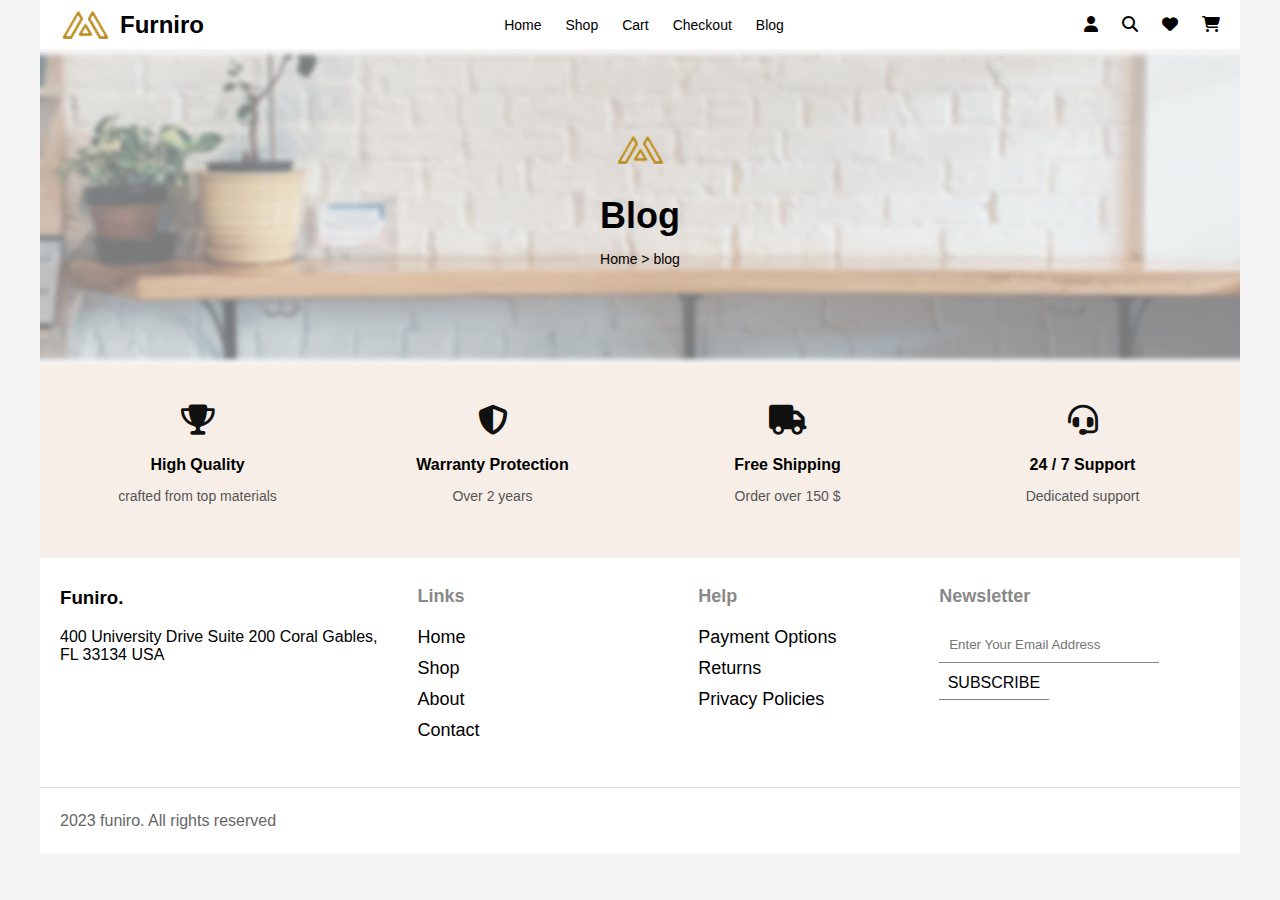
==== blog.html @ 798a4e1c "contact cart blog checkout page update" ====
<!DOCTYPE html>
<html lang="en">
  <head>
    <meta charset="UTF-8" />
    <meta name="viewport" content="width=device-width, initial-scale=1.0" />
    <link
      rel="stylesheet"
      href="https://cdnjs.cloudflare.com/ajax/libs/font-awesome/6.4.0/css/all.min.css"
    />
    <link rel="stylesheet" href="/style/shop.css" />
    <title>Contact</title>
   
  <body>
    <header>
      <nav class="main-nav">
        <div class="nav-logo">
          <img src="/images/Meubel House_Logos-05.png" alt="logo" />
          <span>Furniro</span>
        </div>
        <div class="nav-items">
          <ul>
            <li class="item"><a href="index.html">Home</a></li>
            <li class="item"><a href="shop.html">Shop</a></li>
            <li class="item"><a href="cart.html">Cart</a></li>
            <li class="item"><a href="checkout.html">Checkout</a></li>
            <li class="item"><a href="blog.html">Blog</a></li>
          </ul>
        </div>
        <div class="nav-icons">
          <a href="#"><i class="fa-solid fa-user"></i></a>
          <a href="#"><i class="fa-solid fa-magnifying-glass"></i></a>
          <a href="#"><i class="fa-solid fa-heart"></i></a>
          <a href="#"><i class="fa-solid fa-cart-shopping"></i></a>
        </div>
      </nav>
    </header>

    <section class="banner">
      <div class="overlay">
        <img src="/images/Meubel House_Logos-05.png" alt="logo" />
          <h1>Blog</h1>
          <p>Home > blog</p>
      </div>
  </section>

     <!-- Top Feature Section -->
     <section class="footer-top">
      <div class="feature">
        <i class="fas fa-trophy"></i>
        <h4>High Quality</h4>
        <p>crafted from top materials</p>
      </div>
      <div class="feature">
        <i class="fas fa-shield-alt"></i>
        <h4>Warranty Protection</h4>
        <p>Over 2 years</p>
      </div>
      <div class="feature">
        <i class="fas fa-truck"></i>
        <h4>Free Shipping</h4>
        <p>Order over 150 $</p>
      </div>
      <div class="feature">
        <i class="fas fa-headset"></i>
        <h4>24 / 7 Support</h4>
        <p>Dedicated support</p>
      </div>
    </section>

           <!-- footer section             -->

           <footer class="footer-main">
            <div class="footer-left">
              <h3>Funiro.</h3>
              <p>
                400 University Drive Suite 200 Coral Gables,<br />
                FL 33134 USA
              </p>
            </div>
            <div class="footer-column">
              <ul>
                <h3>Links</h3>
                <li>Home </li>
                <li>Shop</li>
                <li>About</li>
                <li>Contact</li>
              </ul>
            </div>
            <div class="footer-column">
              <ul>
                <h3>Help</h3>
                <li>Payment Options</li>
                <li>Returns</li>
                <li>Privacy Policies</li>
              </ul>
            </div>
      
            <div class="footer-column">
              <h3>Newsletter</h3>
              <input type="email" placeholder="Enter Your Email Address" />
              <span class="subscribe">SUBSCRIBE</span>
            </div>
          </footer>
          <!-- Bottom Copyright -->
          <div class="footer-bottom">2023 funiro. All rights reserved</div>
  </body>
</html>
---- style/shop.css ----
@import "/style/index.css";

.banner {
  background: url("/images/Rectangle\ 1.png") no-repeat center;
  background-size: cover;
  height: 316px;
  display: flex;
  align-items: center;
  justify-content: center;
  position: relative;
  text-align: center;
}

.banner .overlay {
  /* background: rgba(0, 0, 0, 0.5); */
  /* color: white; */
  padding: 20px;
  border-radius: 5px;
}

.banner h1 {
  font-size: 36px;
  margin-bottom: 10px;
}

.banner p {
  font-size: 14px;
}

/* Shop Controls */
.shop-controls {
  background: #fff;
  padding: 15px 5%;
  display: flex;
  justify-content: space-between;
  align-items: center;
}

.shop-controls .filter-btn {
  padding: 8px 15px;
  border: none;
  background: #333;
  color: white;
  cursor: pointer;
}

.shop-controls .controls {
  display: flex;
  align-items: center;
}

.shop-controls input,
.shop-controls select {
  margin-left: 10px;
  padding: 5px;
  border: 1px solid #ccc;
}
.content-next-btn {
  display: flex;
  justify-content: center;
  gap: 10px;
}
.content-next-btn span {
  background-color: #f7efe7;
  padding: 12px 16px;
  border-radius: 8px;
  transition: 0.03s;
}
.content-next-btn span:hover {
  background-color: #b88e2f;
}
.footer-top {
  background-color: #f7efe7;
  padding: 40px 20px;
  display: flex;
  flex-wrap: wrap;
  justify-content: space-around;
  gap: 20px;
  text-align: center;
}

.feature {
  flex: 1 1 200px;
  min-width: 150px;
  transition: 0.3s;
}

.feature i {
  font-size: 30px;
  margin-bottom: 10px;
  display: block;
  color: #111;
}

.feature h4 {
  font-weight: bold;
  margin-bottom: 5px;
}

.feature p {
  font-size: 14px;
  color: #555;
}

/* Responsive */
@media (max-width: 768px) {
  .shop-controls {
    flex-direction: column;
    text-align: center;
  }

  .shop-controls .controls {
    margin-top: 10px;
  }
}
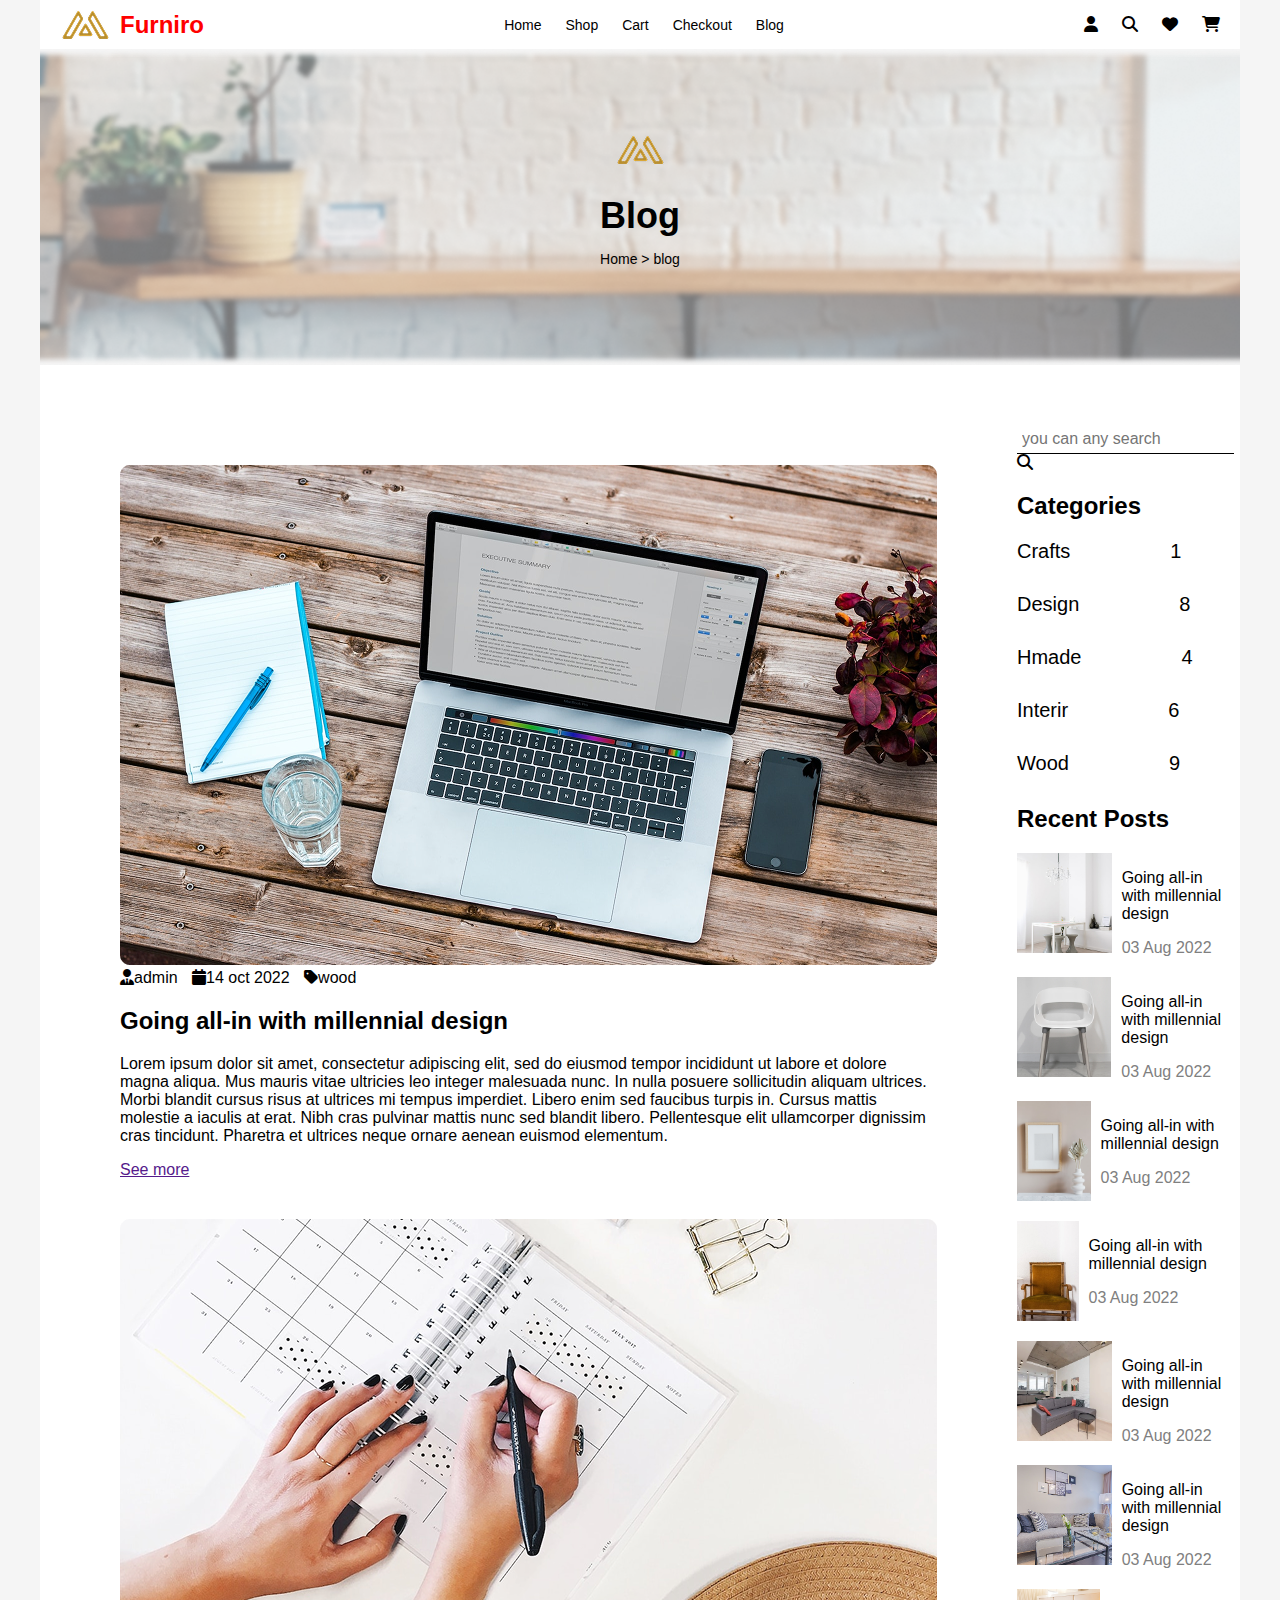
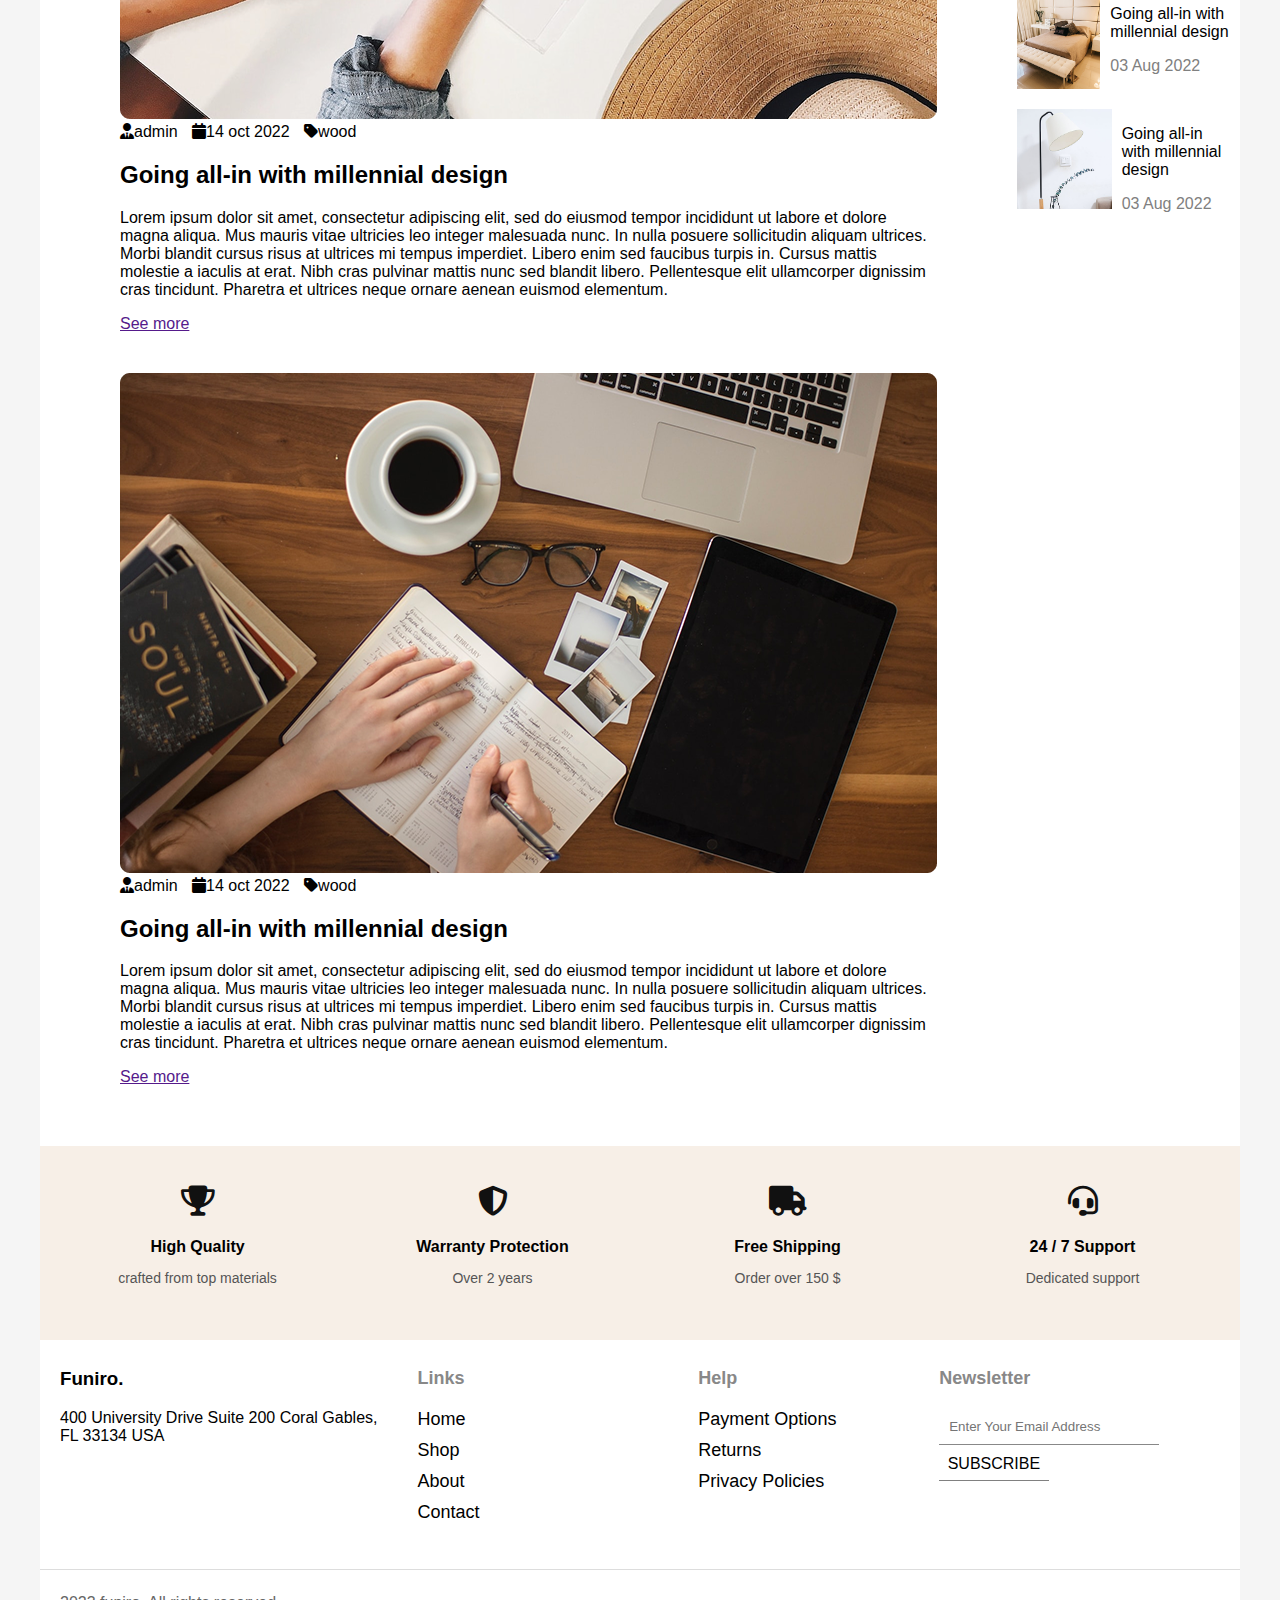
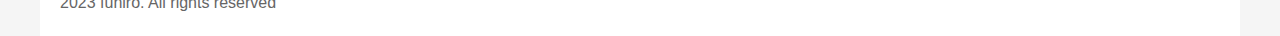
==== commit 56b0eb52: "complete full work" ====
--- a/blog.html
+++ b/blog.html
@@ -7,7 +7,7 @@
       rel="stylesheet"
       href="https://cdnjs.cloudflare.com/ajax/libs/font-awesome/6.4.0/css/all.min.css"
     />
-    <link rel="stylesheet" href="/style/shop.css" />
+    <link rel="stylesheet" href="/style/blog.css" />
     <title>Contact</title>
    
   <body>
@@ -43,6 +43,166 @@
       </div>
   </section>
 
+  <!-- blog section  -->
+   <section class="blog-section">
+    <div class="left-blog">
+  <div class="blog-img">
+  <img src="/images/Rectangle 68.png" alt="">
+  <div class="blog-icon">
+    <i class="fa-solid fa-user-tie"></i><span class="label-text">admin</span>
+    <i class="fa-solid fa-calendar"></i><span class="label-text">14 oct 2022</span>
+    <i class="fa-solid fa-tag"></i><span class="label-text">wood</span>
+  </div>
+  <div class="blog-article">
+    <h2>Going all-in with millennial design</h2>
+    <p>Lorem ipsum dolor sit amet, consectetur adipiscing elit, sed do eiusmod tempor incididunt ut labore et dolore magna aliqua. Mus mauris vitae ultricies leo integer malesuada nunc. In nulla posuere sollicitudin aliquam ultrices. Morbi blandit cursus risus at ultrices mi tempus imperdiet. Libero enim sed faucibus turpis in. Cursus mattis molestie a iaculis at erat. Nibh cras pulvinar mattis nunc sed blandit libero. Pellentesque elit ullamcorper dignissim cras tincidunt. Pharetra et ultrices neque ornare aenean euismod elementum.</p>
+  </div>
+  <span><a href="">See more</a></span>
+</div>
+
+<div class="blog-img">
+  <img src="/images/Rectangle 69 .png" alt="">
+  <div class="blog-icon">
+    <i class="fa-solid fa-user-tie"></i><span class="label-text">admin</span>
+    <i class="fa-solid fa-calendar"></i><span class="label-text">14 oct 2022</span>
+    <i class="fa-solid fa-tag"></i><span class="label-text">wood</span>
+  </div>
+  <div class="blog-article">
+    <h2>Going all-in with millennial design</h2>
+    <p>Lorem ipsum dolor sit amet, consectetur adipiscing elit, sed do eiusmod tempor incididunt ut labore et dolore magna aliqua. Mus mauris vitae ultricies leo integer malesuada nunc. In nulla posuere sollicitudin aliquam ultrices. Morbi blandit cursus risus at ultrices mi tempus imperdiet. Libero enim sed faucibus turpis in. Cursus mattis molestie a iaculis at erat. Nibh cras pulvinar mattis nunc sed blandit libero. Pellentesque elit ullamcorper dignissim cras tincidunt. Pharetra et ultrices neque ornare aenean euismod elementum.</p>
+  </div>
+  <span><a href="">See more</a></span>
+</div>
+
+<div class="blog-img">
+  <img src="/images/Rectangle 70.png" alt="">
+  <div class="blog-icon">
+    <i class="fa-solid fa-user-tie"></i><span class="label-text">admin</span>
+    <i class="fa-solid fa-calendar"></i><span class="label-text">14 oct 2022</span>
+    <i class="fa-solid fa-tag"></i><span class="label-text">wood</span>
+  </div>
+  <div class="blog-article">
+    <h2>Going all-in with millennial design</h2>
+    <p>Lorem ipsum dolor sit amet, consectetur adipiscing elit, sed do eiusmod tempor incididunt ut labore et dolore magna aliqua. Mus mauris vitae ultricies leo integer malesuada nunc. In nulla posuere sollicitudin aliquam ultrices. Morbi blandit cursus risus at ultrices mi tempus imperdiet. Libero enim sed faucibus turpis in. Cursus mattis molestie a iaculis at erat. Nibh cras pulvinar mattis nunc sed blandit libero. Pellentesque elit ullamcorper dignissim cras tincidunt. Pharetra et ultrices neque ornare aenean euismod elementum.</p>
+  </div>
+  <span><a href="">See more</a></span>
+</div>
+
+</div>
+
+
+    <div class="right-blog">
+      <div class="search">
+        <input type="text" placeholder="you can any search">
+        <i class="fa-solid fa-magnifying-glass"></i>
+      </div>
+      <div class="catagories">
+        <h2>Categories</h2>
+        <div class="catagories-list">
+          <span>Crafts</span>
+          <span>1</span>
+        </div>
+        <div class="catagories-list">
+          <span>Design</span>
+          <span>8</span>
+        </div>
+        <div class="catagories-list">
+          <span>Hmade</span>
+          <span>4</span>
+        </div>
+        <div class="catagories-list">
+          <span>Interir</span>
+          <span>6</span>
+        </div>
+        <div class="catagories-list">
+          <span>Wood</span>
+          <span>9</span>
+        </div>
+      </div>
+      <div class="blog-card">
+        <h2>Recent Posts</h2>
+
+        <div class="post">
+          <img src="/images/image 1.png" alt="">
+         <div>
+          <p>
+            Going all-in with millennial design
+          </p>
+          <span>03 Aug 2022</span>
+         </div>
+        </div>
+        <div class="post">
+          <img src="/images/image 2.png" alt="">
+         <div>
+          <p>
+            Going all-in with millennial design
+          </p>
+          <span>03 Aug 2022</span>
+         </div>
+        </div>
+        <div class="post">
+          <img src="/images/Rectangle 41.png" alt="">
+         <div>
+          <p>
+            Going all-in with millennial design
+          </p>
+          <span>03 Aug 2022</span>
+         </div>
+        </div>
+        <div class="post">
+          <img src="/images/Rectangle 37.png" alt="">
+         <div>
+          <p>
+            Going all-in with millennial design
+          </p>
+          <span>03 Aug 2022</span>
+         </div>
+        </div>
+        <div class="post">
+          <img src="/images/image 6.png" alt="">
+         <div>
+          <p>
+            Going all-in with millennial design
+          </p>
+          <span>03 Aug 2022</span>
+         </div>
+        </div>
+        <div class="post">
+          <img src="/images/image 7.png" alt="">
+         <div>
+          <p>
+            Going all-in with millennial design
+          </p>
+          <span>03 Aug 2022</span>
+         </div>
+        </div>
+        <div class="post">
+          <img src="/images/Rectangle 43.png" alt="">
+         <div>
+          <p>
+            Going all-in with millennial design
+          </p>
+          <span>03 Aug 2022</span>
+         </div>
+        </div>
+        <div class="post">
+          <img src="/images/image 9.png" alt="">
+         <div>
+          <p>
+            Going all-in with millennial design
+          </p>
+          <span>03 Aug 2022</span>
+         </div>
+        </div>
+
+        
+          </div>
+        </div>
+      </div>
+
+    </div>
+   </section>
+
      <!-- Top Feature Section -->
      <section class="footer-top">
       <div class="feature">
--- a/style/blog.css
+++ b/style/blog.css
@@ -0,0 +1,49 @@
+@import url(/style/index.css);
+@import url(/style/shop.css);
+
+.blog-section {
+  display: flex;
+  padding: 60px 80px;
+  gap: 80px;
+  background-color: white;
+}
+.left-blog {
+  flex: 2;
+}
+.right-blog {
+  flex: 1;
+}
+.blog-icon span {
+  margin-right: 10px;
+}
+
+.blog-img {
+  margin-top: 40px;
+}
+.catagories-list {
+  display: flex;
+  gap: 100px;
+  margin-bottom: 30px;
+  font-size: 20px;
+}
+.post img {
+  height: 100px;
+  width: 100px;
+}
+.post span {
+  color: gray;
+}
+
+.post {
+  display: flex;
+  gap: 10px;
+  margin-bottom: 20px;
+}
+.search input {
+  border: none;
+  border-bottom: 1px solid black;
+  padding: 5px;
+  font-size: 16px;
+}
+.search i {
+}
